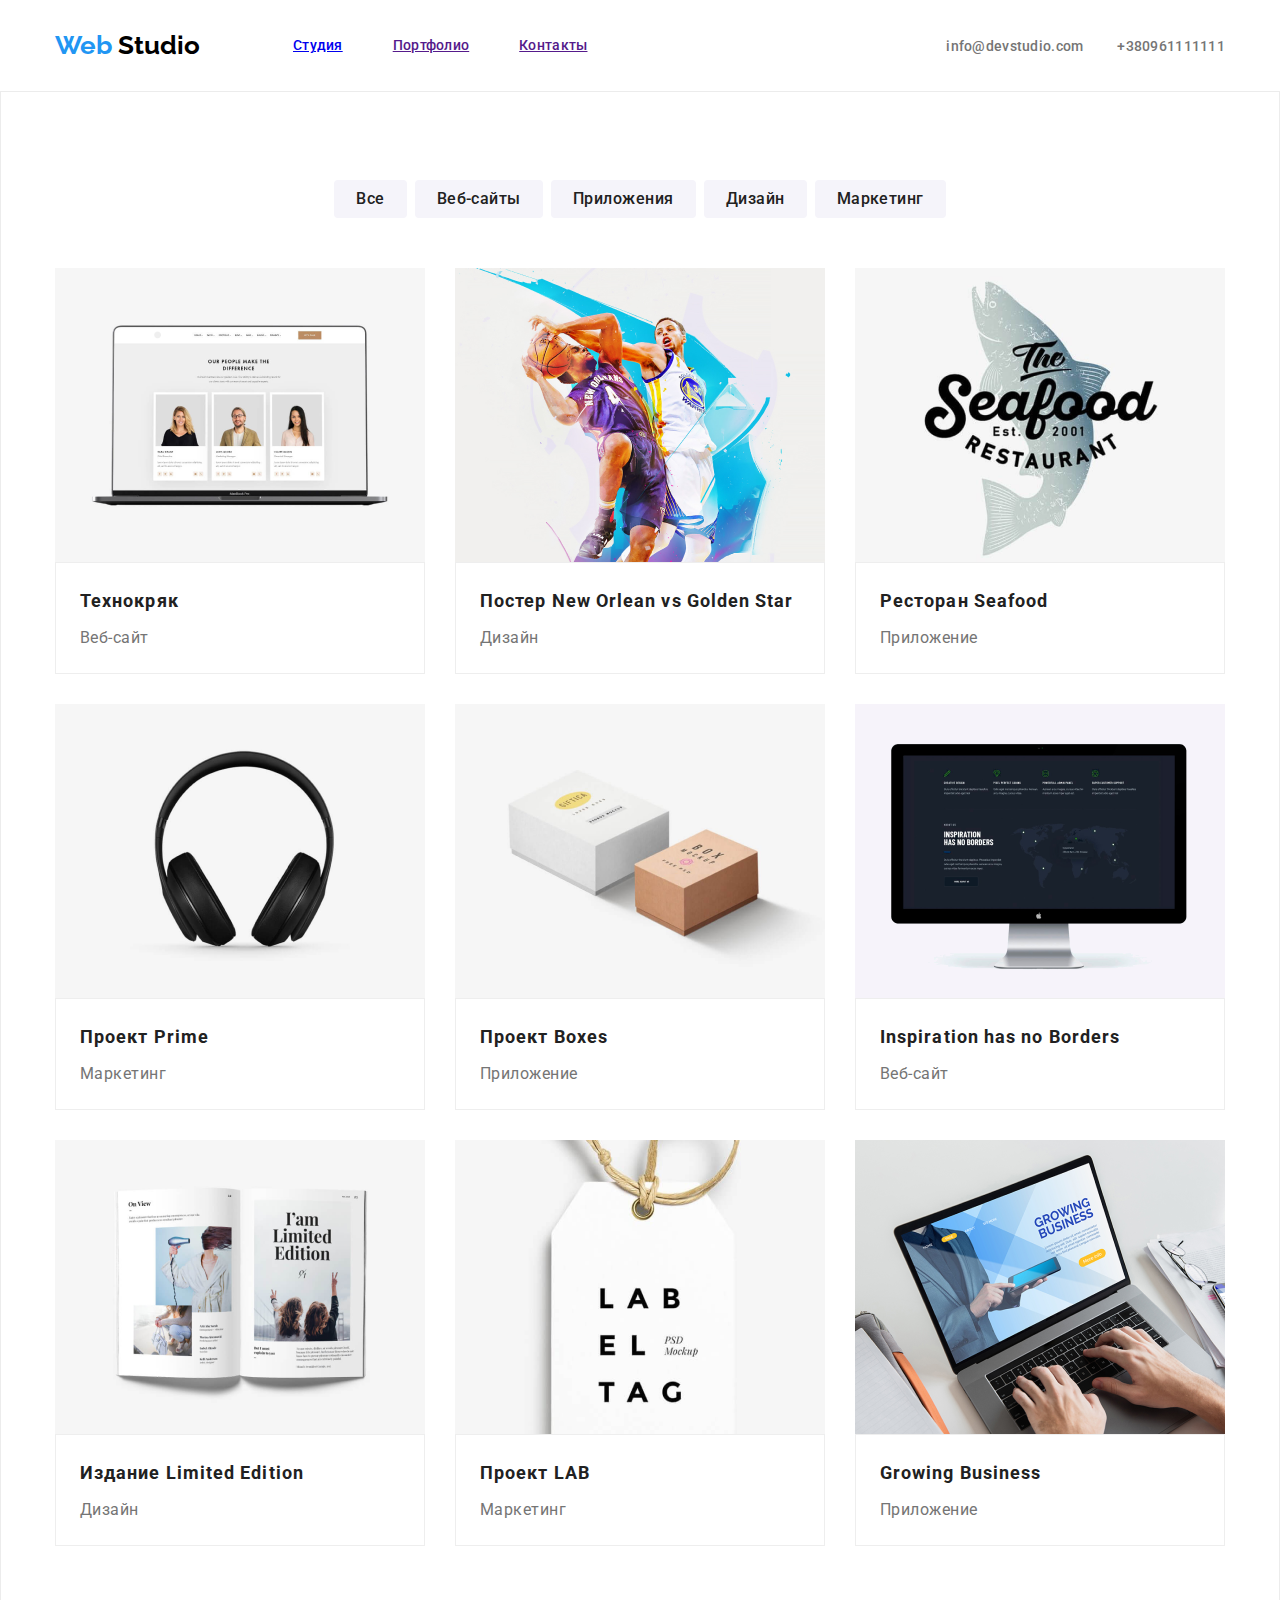
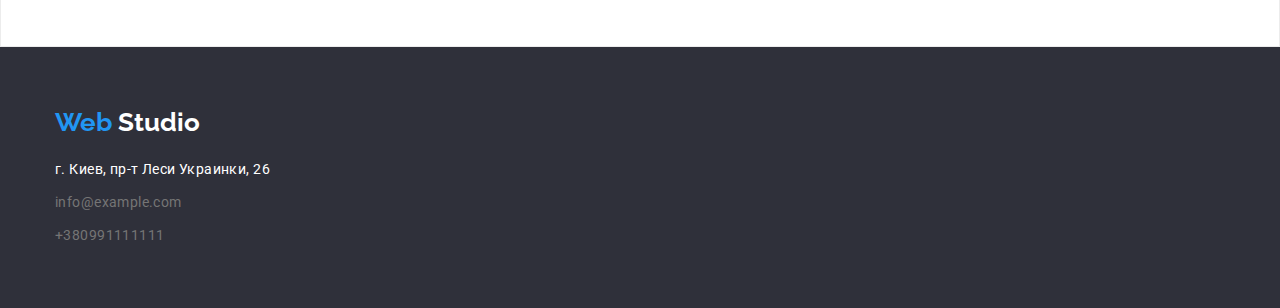
==== portfolio/portfolio.html @ 408f18d2 "start" ====
<!DOCTYPE html>
<html lang="en">
<head>
    <meta charset="UTF-8">
    <meta name="viewport" content="width=device-width, initial-scale=1.0">
    <title>Web studio</title>
    <link href="../css/styles.css" rel="stylesheet"/>
    <link rel="preconnect" href="https://fonts.gstatic.com">
    <link href="https://fonts.googleapis.com/css2?family=Raleway:wght@700&family=Roboto:wght@400;500;700;900&display=swap" rel="stylesheet">
</head>
<body>

    <header class="header">
        <div class="conteiner">
            <a class="logo" href="/">
                <span class="logo-blue">Web</span> <span class="logo-black">Studio</span>
            </a>

            <nav class="nav">
                <ul class="nav__list">
                    <li class="nav__list-item"> 
                        <a class="nav__list-item-link" href="../index.html">Студия</a>
                    </li>
                    <li class="nav__list-item"> 
                        <a class="nav__list-item-link" href="">Портфолио</a>
                    </li>
                    <li class="nav__list-item"> 
                        <a class="nav__list-item-link" href="">Контакты</a>
                    </li>
                </ul>
            </nav>

            <address class="address">
                <a class="address__mail" href="mailto:info@example.com">info@devstudio.com</a>
                <a class="address__tel" href="tel:380991111111">+380961111111</a>
            </address>
        </div>
    </header>  

    <main>
        <section class="projects">
            <div class="conteiner">
                <!-- <h1>Портфолио</h1>-->
                <ul class="projects__buttons-list">
                    <li class="project__buttons-list-item">
                        <button class="project__buttons-list-item-button" type="button">Все</button>
                    </li>
                    <li class="project__buttons-list-item">
                        <button class="project__buttons-list-item-button" type="button">Веб-сайты</button>
                    </li>
                    <li class="project__buttons-list-item">
                        <button class="project__buttons-list-item-button" type="button">Приложения</button>
                    </li>
                    <li class="project__buttons-list-item">
                        <button class="project__buttons-list-item-button" type="button">Дизайн</button>
                    </li>
                    <li class="project__buttons-list-item">
                        <button class="project__buttons-list-item-button" type="button">Маркетинг</button>
                    </li>
                </ul>

                <ul class="projects-list">
                    
                    <li class="projects-list-item">
                        <img class="projects-list-picture" src="./images-portfolio/8.png" alt="Макет веб сайта" width="370" height="294"/>
                        <div class="projects-list-item-border">
                            <h2 class="projects-list-title">Технокряк</h2>
                            <p class="projects-list-text">Веб-сайт</p>
                        </div>
                    </li>
                    
                    <li class="projects-list-item">
                        <img class="projects-list-picture" src="./images-portfolio/9.png" alt="Пример постера" width="370" height="294"/>
                        <div class="projects-list-item-border">
                            <h2 class="projects-list-title">Постер New Orlean vs Golden Star</h2>
                            <p class="projects-list-text">Дизайн</p>
                        </div>
                    </li>
                    
                    <li class="projects-list-item">
                        <img class="projects-list-picture" src="./images-portfolio/10.png" alt="Логотип ресторана" width="370" height="294"/>
                        <div class="projects-list-item-border">
                            <h2 class="projects-list-title">Ресторан Seafood</h2>
                            <p class="projects-list-text">Приложение</p>
                        </div>
                    </li>
                    
                    <li class="projects-list-item">
                        <img class="projects-list-picture" src="./images-portfolio/11.png" alt="Наушники" width="370" height="294"/>
                        <div class="projects-list-item-border">
                            <h2 class="projects-list-title">Проект Prime</h2>
                            <p class="projects-list-text">Маркетинг</p>
                        </div>
                    </li>
                    
                    <li class="projects-list-item">
                        <img class="projects-list-picture" src="./images-portfolio/12.png" alt="Две картонные коробки" width="370" height="294"/>
                        <div class="projects-list-item-border">
                            <h2 class="projects-list-title">Проект Boxes</h2>
                            <p class="projects-list-text">Приложение</p>
                        </div>
                    </li>
                    
                    <li class="projects-list-item">
                        <img class="projects-list-picture" src="./images-portfolio/13.png" alt="Монитор компьютера" width="370" height="294"/>
                        <div class="projects-list-item-border">
                            <h2 class="projects-list-title">Inspiration has no Borders</h2>
                            <p class="projects-list-text">Веб-сайт</p>
                        </div>
                    </li>
                    
                    <li class="projects-list-item">
                        <img class="projects-list-picture" src="./images-portfolio/14.png" alt="Раскрытая книга" width="370" height="294"/>
                        <div class="projects-list-item-border">
                            <h2 class="projects-list-title">Издание Limited Edition</h2>
                            <p class="projects-list-text">Дизайн</p>
                        </div>
                    </li>
                    
                    <li class="projects-list-item">
                        <img class="projects-list-picture" src="./images-portfolio/15.png" alt="Фирменный знак" width="370" height="294"/>
                        <div class="projects-list-item-border">
                            <h2 class="projects-list-title">Проект LAB</h2>
                            <p class="projects-list-text">Маркетинг</p>
                        </div>
                    </li>
                    
                    <li class="projects-list-item">
                        <img class="projects-list-picture" src="./images-portfolio/16.png" alt="Открыта старничка приложения на ноутбуке" width="370" height="294"/>
                        <div class="projects-list-item-border">
                            <h2 class="projects-list-title">Growing Business</h2>
                            <p class="projects-list-text">Приложение</p>
                        </div>
                    </li>
                    
                </ul>
            </div>
        </section>

    </main>

    <footer class="footer">
        <div class="conteiner">
            <a class="logo" href="/"><span class="logo-blue">Web</span> <span class="logo-white">Studio</span></a>
            <a class="location" href="https://goo.gl/maps/qaFEstwnK1gBPFC7A">г. Киев, пр-т Леси Украинки, 26</a>
            <ul class="footer__contacts">
                <li class="footer__contact-item"> 
                    <a class="footer__mail" href="mailto:info@example.com">info@example.com</a> 
                </li>
                <li class="footer__contact-item"> 
                    <a class="footer__tel" href="tel:380991111111">+380991111111</a> 
                </li>
            </ul>
        </div>
    </footer>

</body>
</html>
---- css/styles.css ----
:root {
    --accent-color: #2196F3;
    --color-title: #212121;
    --color-description: #757575;
    --color-lead: #ffffff;
    --main-font: 'Roboto', sans-serif;
    --secondary-font: 'Raleway', sans-serif;
    --projects-list-gap: 30px;
}

body {
    font-family: var(--main-font);
    font-style: normal;
    margin: 0;
}

/*=============== COMPONENTS ===============*/
*, 
*::before, 
*::after {
    box-sizing: border-box;
} 

h1,
h2,
h3,
h4,
h5,
h6 {
    margin: 0;
    padding: 0;
}

ul,
ol {
    margin: 0;
    padding: 0;
}

p {
    margin: 0;
    padding: 0;
}

img {
    display: block;
    min-width: 100%;
    height: auto;
}

.nav__list-item:hover,
.nav__list-item:focus,
.address__tel:hover,
.address__tel:focus,
.address__mail:hover,
.address__mail:focus,
.footer__mail:hover,
.footer__mail:focus,
.footer__tel:hover,
.footer__tel:focus {
    color: var(--accent-color);
}

.nav__list-item,
.address__mail,
.address__tel {
    font-style: normal;
    font-weight: 500;
    font-size: 14px;
    line-height: 1.143;
    letter-spacing: 0.02em;
    text-decoration: none;
    color: var(--color-description);
}

/*=============== END COMPONENTS ===============*/

/*=============== HEADER ===============*/
.header {
    padding-top: 30px;
    padding-bottom: 30px;
}
.header .conteiner {
    display: flex;
    align-items: center;
}

.conteiner {
    width: 1200px;
    padding: 0 15px;
    margin: 0 auto;
    box-sizing: border-box;
}
.nav__list,
.address-list,
.advantage__list,
.activities__list,
.team__list,
.footer__contacts,
.projects__buttons-list,
.projects-list {
    list-style-type: none;
}

header .logo {
    margin-right: 93px;
}
.header .address {
    margin-left: auto;
}

.header .address__mail {
    margin-right: 30px;
}

.address__mail::before {
    content: "";
    display: inline-block;
    background-color: #red;
    width: 16px;
    height: 12px;
}

.logo {
    font-family: var(--secondary-font);
    font-weight: 700;
    font-size: 26px;
    line-height: 1.192;
    text-decoration: none;
}

.logo-blue {
    color: #2196F3;
}

.logo-black {
    color: #000000;
}

.logo-white {
    color: #ffffff;
}

.nav,
.nav__list,
.address-list {
    display: flex;
}

.nav__list-item-link, {
    text-decoration: none;
}

.nav__list-item:not(:last-child) {
    margin-right: 50px;
}
/*=============== END HEADER ===============*/

/*=============== HERO ===============*/
.hero {
    padding-top: 200px;
    padding-bottom: 200px;
    display: flex;
    justify-content: center;
    align-items: center;
    background-color: #2F303A;
} /*фон добавила, чтоб видно было надпись*/
.hero .conteiner {
    box-sizing: border-box;
    text-align: center;
    align-content: center;
}

.hero__title {
    font-weight: 900;
    font-size: 44px;
    line-height: 1.364;
    text-transform: uppercase;
    color: var(--color-lead);
    letter-spacing: 0.06em;
    max-width: 696px;
    margin-right: auto;
    margin-left: auto;
    margin-bottom: 30px;
}

.button {
    font-weight: 700;
    font-size: 16px;
    line-height: 1.875;
    color: var(--color-lead);
    min-width: 200px;
    border-radius: 4px;
    padding: 10px 32px;
    border: 0px;
}
.project__buttons-list-item-button:hover,
.project__buttons-list-item-button:focus,
.button:hover,
.button:focus {
    background-color: var(--accent-color);
    cursor: pointer;
    color: var(--color-lead);
}

/*=============== END HERO ===============*/

/*=============== DISCRIPTION ===============*/
.advantage__list {
    display: flex;
   flex-wrap: wrap;
}

.advantage {
    padding-top: 94px;
    padding-bottom: 94px;
}

.advantage__list-item:not(:last-child) {
    padding-right: 30px;
}
.advantage__list-item-title {
    font-weight: 700;
    font-size: 14px;
    line-height: 1.143;
    letter-spacing: 0.03em;
    text-transform: uppercase;
    color: var(--color-title);
    padding-bottom: 10px;
}

.advantage__list-item-description {
    width: 270px;
    font-weight: 400;
    font-size: 14px;
    line-height: 1.714;
    letter-spacing: 0.03em;
    color: var(--color-description);
}
/*=============== END DISCRIPTION ===============*/

/*=============== ACTIVITIES ===============*/
.activities {
    padding-bottom: 94px;
}

.aboutus__title {
    display: flex;
    justify-content: center;
    font-weight: 700;
    font-size: 36px;
    line-height: 1.167;
    letter-spacing: 0.03em;
    color: var(--color-title);
    margin-bottom: 50px;
}

.activities__list {
    display: flex;
}

.activities__list-item {
   /* margin-top: 50px;*/
}
.activities__list-item:not(:last-child) {
    margin-right: 30px;
}
/*=============== END ACTIVITIES ===============*/

/*=============== TEAM ===============*/
.team {
    background-color: #F5F4FA;
    padding-top: 94px;
}

.team__list{
    display: flex;
    padding-bottom: 94px;
}

.team__list-item {
    text-align: center;
    box-shadow: 0px 1px 3px rgba(0, 0, 0, 0.12), 0px 1px 1px rgba(0, 0, 0, 0.14), 0px 2px 1px rgba(0, 0, 0, 0.2);
    border-radius: 0px 0px 4px 4px;
}

.team__list-item:not(:last-child) {
    margin-right: 30px;
}

.team__list-info {
    padding: 30px 32px;
}

.team__list-item-name {
    font-weight: 500;
    font-size: 16px;
    line-height: 1.188;
    letter-spacing: 0.03em;
    color: var(--color-title);
    /*padding-top: 30px;*/
    /*padding-bottom: 10px;*/
}
.team__list-item-position {
    font-weight: 400;
    font-size: 16px;
    line-height: 19px;
    letter-spacing: 0.03em;
    color: var(--color-description);
    padding-top: 10px;
}

.social-list {
    display: flex;
    justify-content: space-between;
    list-style: none;
    padding-top: 16px;
}

.social-list_link {
    display: flex;
    justify-content: center;
    align-items: center;
    width: 44px;
    height: 44px;
    background-color: var(--color-lead);
    border-radius: 50%;
}

.social-link-icon {
    width: 20px;
    height: 20px;
    fill: #AFB1B8;
}
/*=============== END TEAM ===============*/

/*=============== FOOTER ===============*/
.footer {
    background-color: #2F303A;
    /*фон добавила, чтоб видно было надпись*/
    padding-top: 60px;
    padding-bottom: 60px;
}
.location {
    display: block;
    font-weight: 400;
    font-size: 14px;
    line-height: 1.714;
    letter-spacing: 0.03em;
    color: var(--color-lead);
    text-decoration: none;
    margin-top: 20px;
}

.footer__mail,
.footer__tel {
    font-style: normal;
    font-weight: 400;
    font-size: 14px;
    line-height: 1.714;
    letter-spacing: 0.03em;
    text-decoration: none;
    color: var(--color-description);
}

.footer__contact-item {
    padding-top: 9px;
}

/*=============== END FOOTER ===============*/


/*================== PROJECTS ==================*/

.projects {
    padding-top: 88px;
    padding-bottom: 100px;
    border: 1px solid #ECECEC;
}

.projects__buttons-list {
    display: flex;
    justify-content: center;
    margin-bottom: 50px;
}

.projects-list {
    display: flex;
    flex-wrap: wrap;
    margin-left: calc(-1*var(--projects-list-gap));
    margin-top: calc(-1*var(--projects-list-gap));
}

.projects-list-item {
    background-color: #FFFFFF;
    flex-basis: calc(100/3 - var(--projects-list-gap));
    margin-left: var(--projects-list-gap);
    margin-top: var(--projects-list-gap);  
}

.projects-list-item-border{
    border: 1px solid #EEEEEE;
    padding: 20px 24px;
}

.project__buttons-list-item:not(:last-child) {
    padding-right: 8px;
}

.project__buttons-list-item-button,
.button {
    font-weight: 500;
    font-size: 16px;
    line-height: 1.625;
    letter-spacing: 0.03em;
    color: var(--color-title);
    background: #F5F4FA;
    border-radius: 4px;
    border: none;
    padding: 6px 22px;
    font-family: var(--main-font);
    }

.projects-list-text {
    padding: 4px 0 0 0;
}

.projects-list-title {
    font-weight: 700;
    font-size: 18px;
    line-height: 2.000;
    letter-spacing: 0.06em;
    color: var(--color-title);
}

.projects-list-text {
    font-weight: 400;
    font-size: 16px;
    line-height: 1.875;
    letter-spacing: 0.03em;
    color: var(--color-description);
}
/*================== END PROJECTS ==================*/
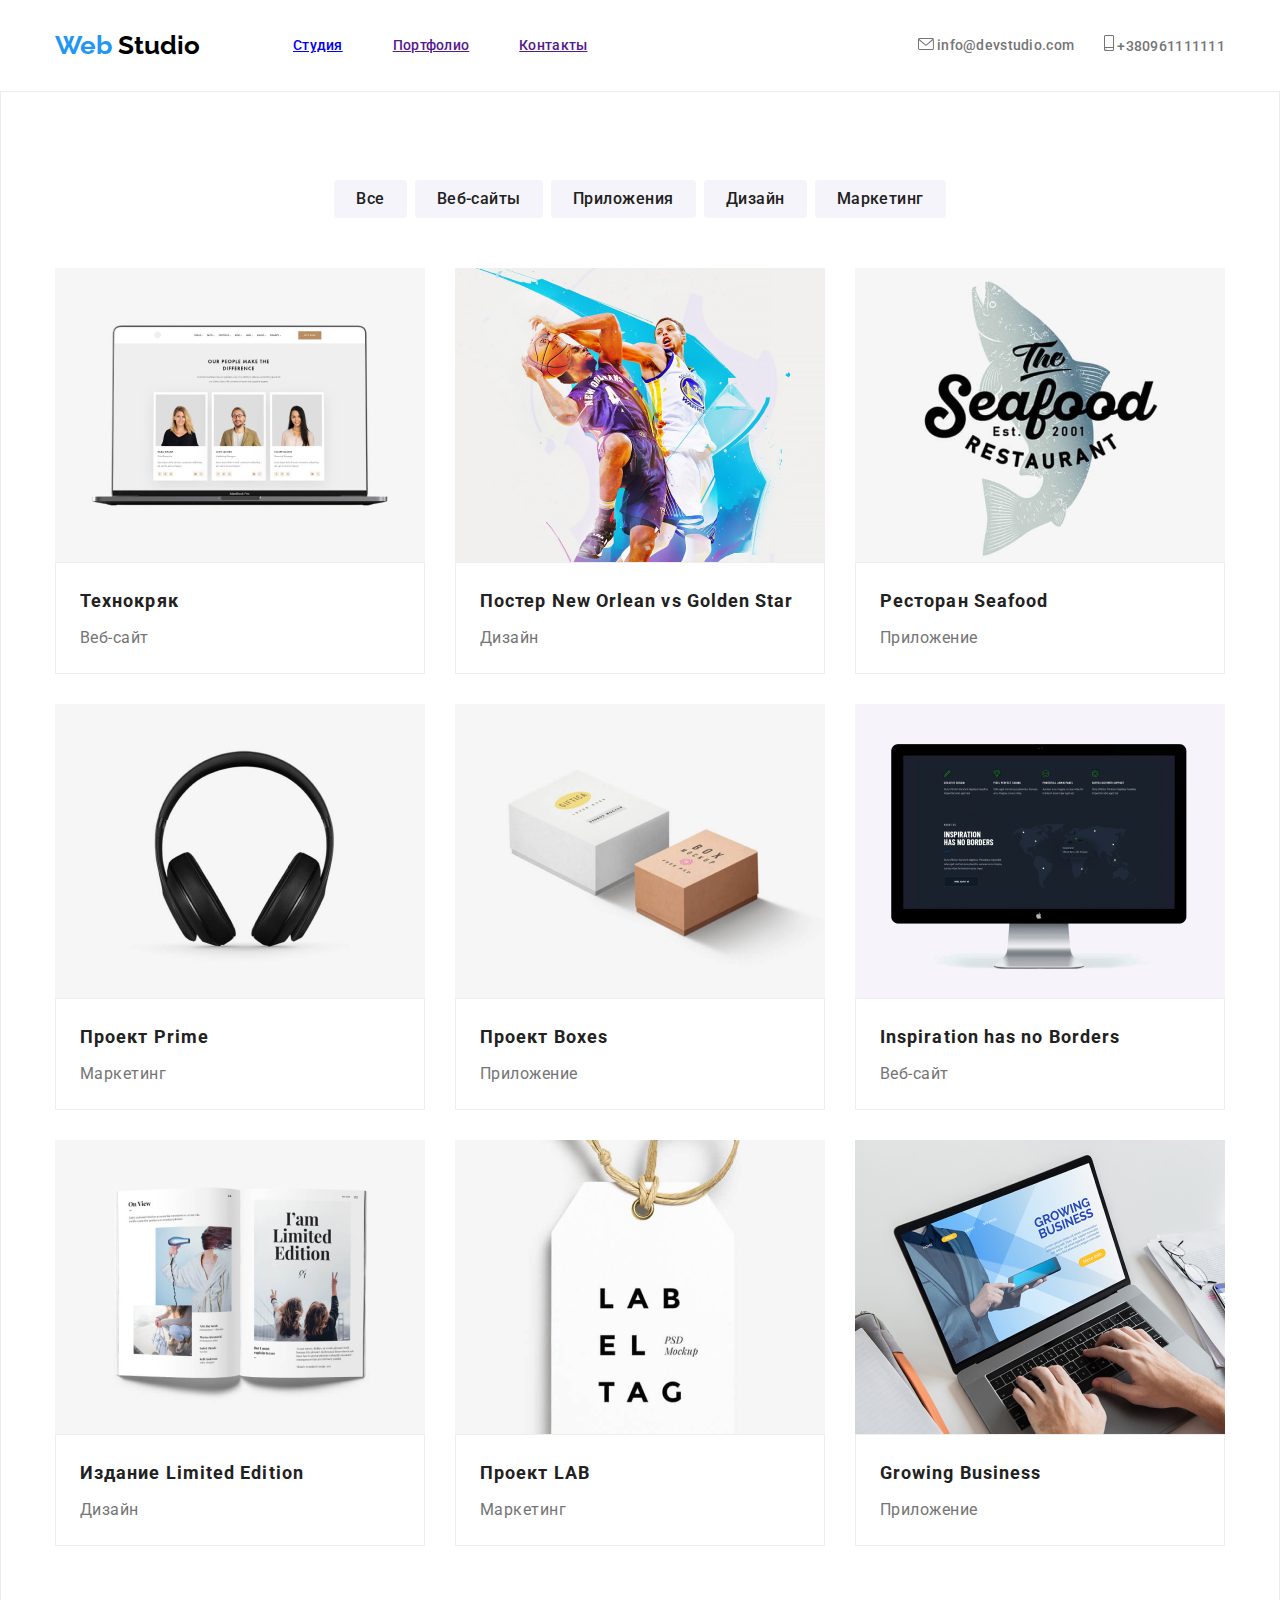
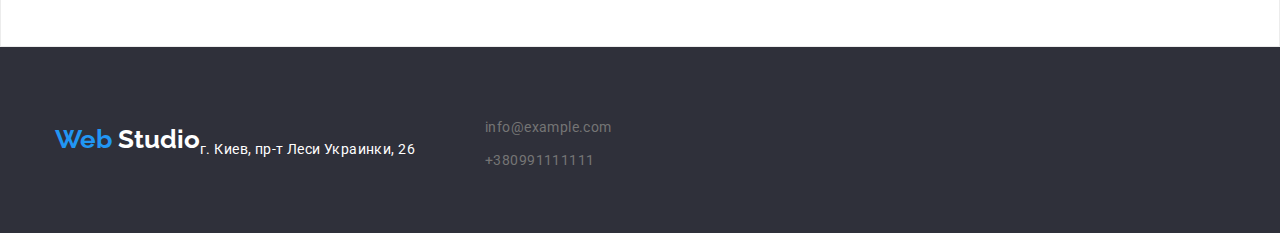
==== commit ca70488e: "Добавлено тень для Портфолио" ====
--- a/portfolio/portfolio.html
+++ b/portfolio/portfolio.html
@@ -31,8 +31,24 @@
             </nav>
 
             <address class="address">
-                <a class="address__mail" href="mailto:info@example.com">info@devstudio.com</a>
-                <a class="address__tel" href="tel:380991111111">+380961111111</a>
+                <ul class="address-list">
+                    <li class="address-list-item">
+                        <a class="address__mail" href="mailto:info@example.com">
+                                <svg slass="address__mail-icon" width="16" height="12">
+                                    <use href="../images/sprite.svg#envelope"></use>
+                                </svg>
+                            info@devstudio.com
+                        </a>
+                    </li>
+                    <li class="address-list-item">
+                        <a class="address__tel" href="tel:380991111111">
+                                <svg slass="address__tel-icon" width="10" height="16">
+                                    <use href="../images/sprite.svg#smartphone"></use>
+                                </svg>
+                            +380961111111
+                        </a>
+                    </li>
+                </ul>
             </address>
         </div>
     </header>  
@@ -41,6 +57,7 @@
         <section class="projects">
             <div class="conteiner">
                 <!-- <h1>Портфолио</h1>-->
+
                 <ul class="projects__buttons-list">
                     <li class="project__buttons-list-item">
                         <button class="project__buttons-list-item-button" type="button">Все</button>
--- a/css/styles.css
+++ b/css/styles.css
@@ -45,7 +45,6 @@
 img {
     display: block;
     min-width: 100%;
-    height: auto;
 }
 
 .nav__list-item:hover,
@@ -61,6 +60,17 @@
     color: var(--accent-color);
 }
 
+.address__mail:hover .address__mail-icon,
+.address__mail:focus .address__mail-icon,
+..address__tel:focus .address__tel-icon,
+.address__tel:focus .address__tel-icon {
+    fill: var(--accent-color);
+}
+
+.address__mail-icon {
+    margin-right: 10px;
+}
+
 .nav__list-item,
 .address__mail,
 .address__tel {
@@ -80,7 +90,8 @@
     padding-top: 30px;
     padding-bottom: 30px;
 }
-.header .conteiner {
+.header .conteiner,
+.footer .conteiner {
     display: flex;
     align-items: center;
 }
@@ -98,7 +109,8 @@
 .team__list,
 .footer__contacts,
 .projects__buttons-list,
-.projects-list {
+.projects-list,
+.clients-list {
     list-style-type: none;
 }
 
@@ -113,12 +125,9 @@
     margin-right: 30px;
 }
 
-.address__mail::before {
-    content: "";
-    display: inline-block;
-    background-color: #red;
-    width: 16px;
-    height: 12px;
+.address__mail,
+.address__tel {
+    fill: currentColor;
 }
 
 .logo {
@@ -163,8 +172,9 @@
     display: flex;
     justify-content: center;
     align-items: center;
-    background-color: #2F303A;
-} /*фон добавила, чтоб видно было надпись*/
+    background-color: #C4C4C4;
+} 
+
 .hero .conteiner {
     box-sizing: border-box;
     text-align: center;
@@ -203,6 +213,20 @@
     color: var(--color-lead);
 }
 
+.overlay {
+    max-width: 1600px;
+    height: 600px;
+    margin-left: auto;
+    margin-right: auto;
+    background-image: linear-gradient(to right,
+        rgba(47, 48, 58, 0.4),
+        rgba(47, 48, 58, 0.4)),
+        url(../images/bg-img.png);
+    background-repeat: no-repeat;
+    background-position: center;
+    background-size: cover;
+    
+}
 /*=============== END HERO ===============*/
 
 /*=============== DISCRIPTION ===============*/
@@ -211,9 +235,22 @@
    flex-wrap: wrap;
 }
 
-.advantage {
+.advantage,
+.clients {
     padding-top: 94px;
     padding-bottom: 94px;
+}
+
+.advantage__list-icon {
+    display: flex;
+    justify-content: center;
+    align-items: center;
+    width: 270px;
+    height: 120px;
+    background-color: #F5F4FA;
+    border-radius: 4px;
+    margin-bottom: 30px;
+    padding: 25px 100px;
 }
 
 .advantage__list-item:not(:last-child) {
@@ -244,7 +281,8 @@
     padding-bottom: 94px;
 }
 
-.aboutus__title {
+.aboutus__title,
+.our__clients {
     display: flex;
     justify-content: center;
     font-weight: 700;
@@ -259,29 +297,28 @@
     display: flex;
 }
 
-.activities__list-item {
-   /* margin-top: 50px;*/
-}
 .activities__list-item:not(:last-child) {
     margin-right: 30px;
 }
+
 /*=============== END ACTIVITIES ===============*/
 
 /*=============== TEAM ===============*/
 .team {
     background-color: #F5F4FA;
     padding-top: 94px;
+    padding-bottom: 94px;
 }
 
 .team__list{
-    display: flex;
-    padding-bottom: 94px;
+    display: flex; 
 }
 
 .team__list-item {
     text-align: center;
     box-shadow: 0px 1px 3px rgba(0, 0, 0, 0.12), 0px 1px 1px rgba(0, 0, 0, 0.14), 0px 2px 1px rgba(0, 0, 0, 0.2);
     border-radius: 0px 0px 4px 4px;
+    background: #FFFFFF;
 }
 
 .team__list-item:not(:last-child) {
@@ -298,8 +335,6 @@
     line-height: 1.188;
     letter-spacing: 0.03em;
     color: var(--color-title);
-    /*padding-top: 30px;*/
-    /*padding-bottom: 10px;*/
 }
 .team__list-item-position {
     font-weight: 400;
@@ -314,33 +349,76 @@
     display: flex;
     justify-content: space-between;
     list-style: none;
+    margin: 0;
     padding-top: 16px;
 }
 
-.social-list_link {
+.social-list_link,
+.footer__contacts-link {
     display: flex;
     justify-content: center;
     align-items: center;
     width: 44px;
     height: 44px;
-    background-color: var(--color-lead);
     border-radius: 50%;
 }
 
-.social-link-icon {
-    width: 20px;
-    height: 20px;
+.social-list_link:hover,
+.social-list_link:focus,
+.footer__contacts-link:hover,
+.footer__contacts-link:focus {
+    background-color: var(--accent-color);
+}
+
+.social-list_link:hover .social-link-icon,
+.social-list_link:focus .social-link-icon {
+    fill: var(--color-lead);
+}
+
+.social-list_link {
     fill: #AFB1B8;
+    ;
 }
 /*=============== END TEAM ===============*/
 
+/*=============== CLIENTS ===============*/
+.clients-list {
+    display: flex;
+    justify-content: space-between;
+}
+
+.client-list-link {
+    display: flex;
+    justify-content: center;
+    align-items: center;
+    border: 1px solid #AFB1B8;
+    border-radius: 4px;
+    width: 170px;
+    height: 90px;
+}
+
+.client-list-link:hover,
+.client-list-link:focus {
+    color: var(--accent-color);
+    border: 1px solid var(--accent-color);
+}
+
+.client-list-link-icon {
+    fill: currentColor;
+}
+
+/*=============== END CLIENTS ===============*/
+
 /*=============== FOOTER ===============*/
+/*.footer * {
+    outline: 2px solid tomato;
+}*/
 .footer {
     background-color: #2F303A;
-    /*фон добавила, чтоб видно было надпись*/
     padding-top: 60px;
     padding-bottom: 60px;
 }
+
 .location {
     display: block;
     font-weight: 400;
@@ -363,10 +441,53 @@
     color: var(--color-description);
 }
 
+.footer__slogan {
+    font-family: var(--main-font);
+    font-style: normal;
+    font-weight: 700;
+    font-size:14px;
+    line-height: 1.143;
+    letter-spacing: 0.03em;
+    color: var(--color-lead);
+    text-transform: uppercase;
+}
+
+.footer__contacts-list {
+    display: flex;
+    justify-content: space-between;
+    list-style: none;
+    padding-top: 20px;
+}
+
 .footer__contact-item {
     padding-top: 9px;
 }
 
+.footer__info,
+.footer__contacts {
+    display: block;
+}
+
+.footer__contacts {
+    margin-left: 70px;
+}
+
+.footer__contacts-icon {
+    fill: var(--color-lead);
+}
+
+.footer__contacts-item {
+    display: flex;
+    align-items: center;
+    width: 44px;
+    height: 44px;
+    background-color: rgba(255, 255, 255, 0.1);
+    border-radius: 50%;
+}
+
+.footer__contacts-item:not(:last-child) {
+    margin-right: 10px;
+}
 /*=============== END FOOTER ===============*/
 
 
@@ -402,7 +523,14 @@
     border: 1px solid #EEEEEE;
     padding: 20px 24px;
 }
-
+.projects-list-item:hover,
+.projects-list-item:focus {
+    box-shadow: 
+        0px 1px 1px rgba(0, 0, 0, 0.12), 
+        0px 4px 4px rgba(0, 0, 0, 0.06),
+        1px 4px 6px rgba(0, 0, 0, 0.16);
+    cursor: pointer;
+}
 .project__buttons-list-item:not(:last-child) {
     padding-right: 8px;
 }
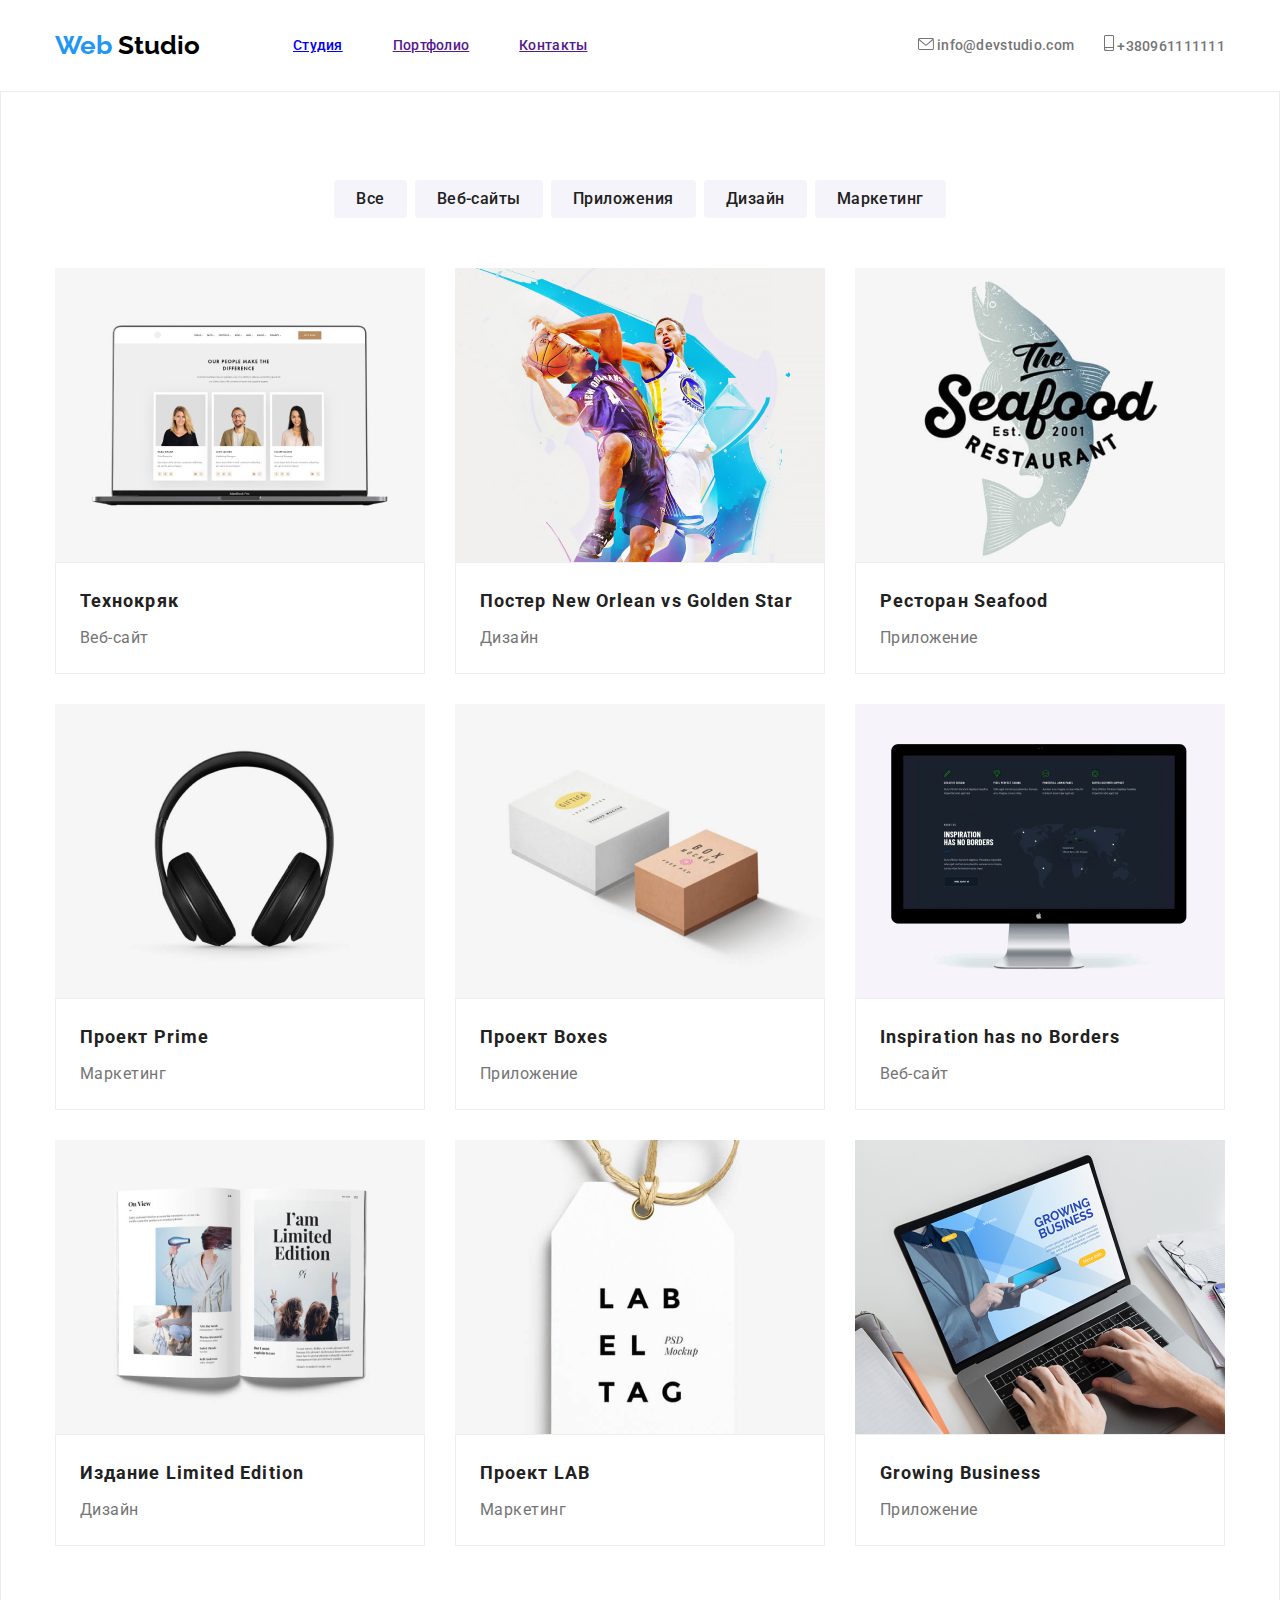
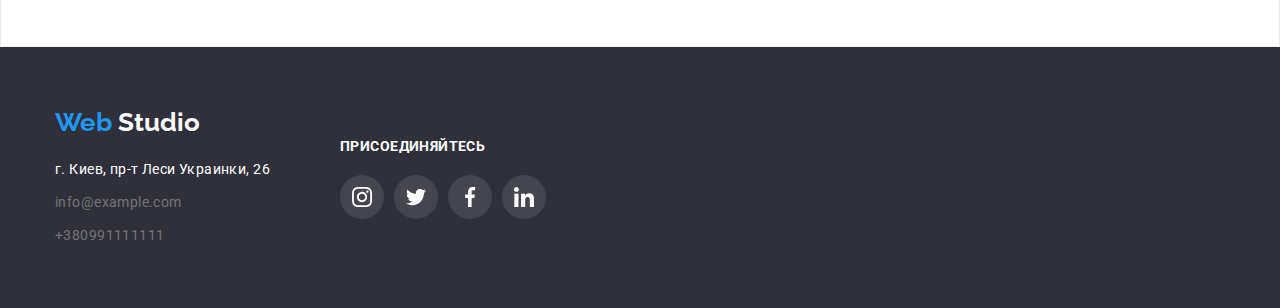
==== commit 0f612f76: "Добавлено отступы между div в footer" ====
--- a/portfolio/portfolio.html
+++ b/portfolio/portfolio.html
@@ -158,16 +158,57 @@
 
     <footer class="footer">
         <div class="conteiner">
-            <a class="logo" href="/"><span class="logo-blue">Web</span> <span class="logo-white">Studio</span></a>
-            <a class="location" href="https://goo.gl/maps/qaFEstwnK1gBPFC7A">г. Киев, пр-т Леси Украинки, 26</a>
-            <ul class="footer__contacts">
-                <li class="footer__contact-item"> 
-                    <a class="footer__mail" href="mailto:info@example.com">info@example.com</a> 
-                </li>
-                <li class="footer__contact-item"> 
-                    <a class="footer__tel" href="tel:380991111111">+380991111111</a> 
-                </li>
-            </ul>
+            <div class="footer__info">
+                <a class="logo" href="/"><span class="logo-blue">Web</span> <span class="logo-white">Studio</span></a>
+                <a class="location" href="https://goo.gl/maps/qaFEstwnK1gBPFC7A">г. Киев, пр-т Леси Украинки, 26</a>
+                <ul class="footer__contacts">
+                    <li class="footer__contact-item"> 
+                        <a class="footer__mail" href="mailto:info@example.com">info@example.com</a> 
+                    </li>
+                    <li class="footer__contact-item"> 
+                        <a class="footer__tel" href="tel:380991111111">+380991111111</a> 
+                    </li>
+                </ul>
+            </div>
+
+            <div class="footer__slogan__contacts">
+                <span class="footer__slogan">Присоединяйтесь</span>
+                <ul class="footer__contacts-list">
+
+                    <li class="footer__contacts-item">
+                        <a href="" class="footer__contacts-link">
+                            <svg class="footer__contacts-icon" width="20px" height="20px">
+                                <use href="../images/sprite.svg#instagram"></use>
+                            </svg>
+                        </a>
+                    </li>
+
+                    <li class="footer__contacts-item">
+                        <a href="" class="footer__contacts-link">
+                            <svg class="footer__contacts-icon" width="20px" height="20px">
+                                <use href="../images/sprite.svg#twitter"></use>
+                            </svg>
+                        </a>
+                    </li>
+
+                    <li class="footer__contacts-item">
+                        <a href="" class="footer__contacts-link">
+                            <svg class="footer__contacts-icon" width="20px" height="20px">
+                                <use href="../images/sprite.svg#facebook"></use>
+                            </svg>
+                        </a>
+                    </li>
+
+                    <li class="footer__contacts-item">
+                        <a href="" class="footer__contacts-link">
+                            <svg class="footer__contacts-icon" width="20px" height="20px">
+                                <use href="../images/sprite.svg#linkedin"></use>
+                            </svg>
+                        </a>
+                    </li>
+
+                </ul>
+            </div>
         </div>
     </footer>
 
--- a/css/styles.css
+++ b/css/styles.css
@@ -410,9 +410,6 @@
 /*=============== END CLIENTS ===============*/
 
 /*=============== FOOTER ===============*/
-/*.footer * {
-    outline: 2px solid tomato;
-}*/
 .footer {
     background-color: #2F303A;
     padding-top: 60px;
@@ -468,8 +465,8 @@
     display: block;
 }
 
-.footer__contacts {
-    margin-left: 70px;
+.footer__info {
+    margin-right: 70px;
 }
 
 .footer__contacts-icon {
